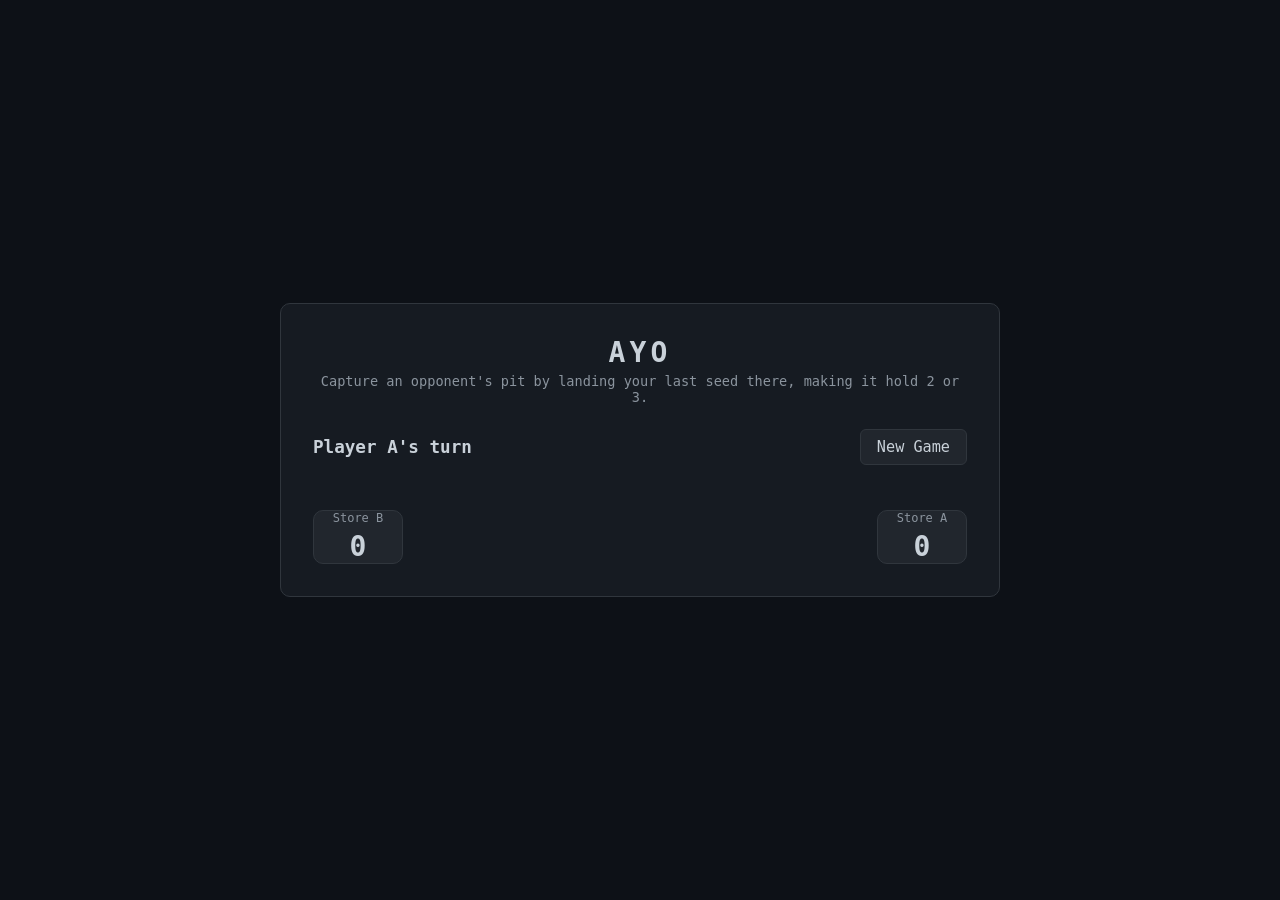
==== ayo/web/src/main/resources/static/index.html @ f0b4439d "Add CSC210 concurrent programming assignments 2-4 (cli + web)   Each assignment ships a console vers" ====
<!doctype html>
<html lang="en">
<head>
    <meta charset="UTF-8">
    <meta name="viewport" content="width=device-width, initial-scale=1.0">
    <title>Ayo</title>
    <link rel="stylesheet" href="style.css">
</head>
<body>
    <main class="board-wrap">
        <h1>AYO</h1>
        <p class="subtitle">Capture an opponent's pit by landing your last seed there, making it hold 2 or 3.</p>

        <div class="turn-row">
            <div class="turn-indicator" id="turn-indicator">Player A's turn</div>
            <button id="start" class="start-button">New Game</button>
        </div>

        <p class="message" id="message"></p>

        <div class="board" id="board">
            <div class="store store-b">
                <div class="store-label">Store B</div>
                <div class="store-value" id="store-b">0</div>
            </div>

            <div class="pit-rows">
                <div class="pit-row row-b" id="row-b"></div>
                <div class="pit-row row-a" id="row-a"></div>
            </div>

            <div class="store store-a">
                <div class="store-label">Store A</div>
                <div class="store-value" id="store-a">0</div>
            </div>
        </div>

        <div class="game-over" id="game-over" hidden>
            <p id="game-over-message"></p>
        </div>
    </main>

    <script src="script.js"></script>
</body>
</html>
---- ayo/web/src/main/resources/static/style.css ----
:root {
    color-scheme: dark;
    --bg: #0d1117;
    --panel: #161b22;
    --border: #30363d;
    --text: #c9d1d9;
    --accent: #f85149;
    --accent-ok: #3fb950;
    --muted: #8b949e;
    --pit: #21262d;
    --pit-active: #2d4159;
    --pit-active-border: #58a6ff;
}

* {
    box-sizing: border-box;
}

body {
    margin: 0;
    min-height: 100vh;
    display: flex;
    align-items: center;
    justify-content: center;
    background: var(--bg);
    color: var(--text);
    font-family: "SF Mono", "Consolas", "Menlo", monospace;
    padding: 1.5rem;
}

.board-wrap {
    width: min(92vw, 720px);
    background: var(--panel);
    border: 1px solid var(--border);
    border-radius: 10px;
    padding: 2rem;
    text-align: center;
}

h1 {
    margin: 0 0 0.25rem;
    letter-spacing: 0.15em;
    font-size: 1.75rem;
}

.subtitle {
    margin: 0 0 1.5rem;
    color: var(--muted);
    font-size: 0.85rem;
}

.turn-row {
    display: flex;
    align-items: center;
    justify-content: space-between;
    margin-bottom: 0.75rem;
}

.turn-indicator {
    font-size: 1.1rem;
    font-weight: bold;
}

button {
    font-family: inherit;
    font-size: 0.95rem;
    padding: 0.5rem 1rem;
    border-radius: 6px;
    border: 1px solid var(--border);
    background: #21262d;
    color: var(--text);
    cursor: pointer;
}

button:hover:not(:disabled) {
    background: #30363d;
}

.message {
    min-height: 1.3rem;
    color: var(--accent-ok);
    font-size: 0.9rem;
    margin: 0 0 0.75rem;
}

.board {
    display: flex;
    align-items: stretch;
    gap: 0.75rem;
}

.store {
    width: 90px;
    flex-shrink: 0;
    background: var(--pit);
    border: 1px solid var(--border);
    border-radius: 10px;
    display: flex;
    flex-direction: column;
    align-items: center;
    justify-content: center;
    gap: 0.35rem;
}

.store-label {
    font-size: 0.75rem;
    color: var(--muted);
}

.store-value {
    font-size: 1.75rem;
    font-weight: bold;
}

.pit-rows {
    flex: 1;
    display: flex;
    flex-direction: column;
    gap: 0.6rem;
    justify-content: center;
}

.pit-row {
    display: grid;
    grid-template-columns: repeat(6, 1fr);
    gap: 0.6rem;
}

.pit {
    aspect-ratio: 1;
    border-radius: 50%;
    border: 1px solid var(--border);
    background: var(--pit);
    display: flex;
    align-items: center;
    justify-content: center;
    font-size: 1.2rem;
    font-weight: bold;
    position: relative;
    cursor: default;
}

.pit .pit-seeds {
    pointer-events: none;
}

.pit .pit-label {
    position: absolute;
    bottom: -1.1rem;
    font-size: 0.65rem;
    color: var(--muted);
    font-weight: normal;
}

.pit.playable {
    cursor: pointer;
    background: var(--pit-active);
    border-color: var(--pit-active-border);
}

.pit.playable:hover {
    filter: brightness(1.15);
}

.pit.captured {
    border-color: var(--accent);
    color: var(--accent);
}

.pit.empty {
    opacity: 0.5;
}

.game-over {
    margin-top: 1.5rem;
}

.game-over p {
    font-size: 1.15rem;
    font-weight: bold;
}

[hidden] {
    display: none !important;
}
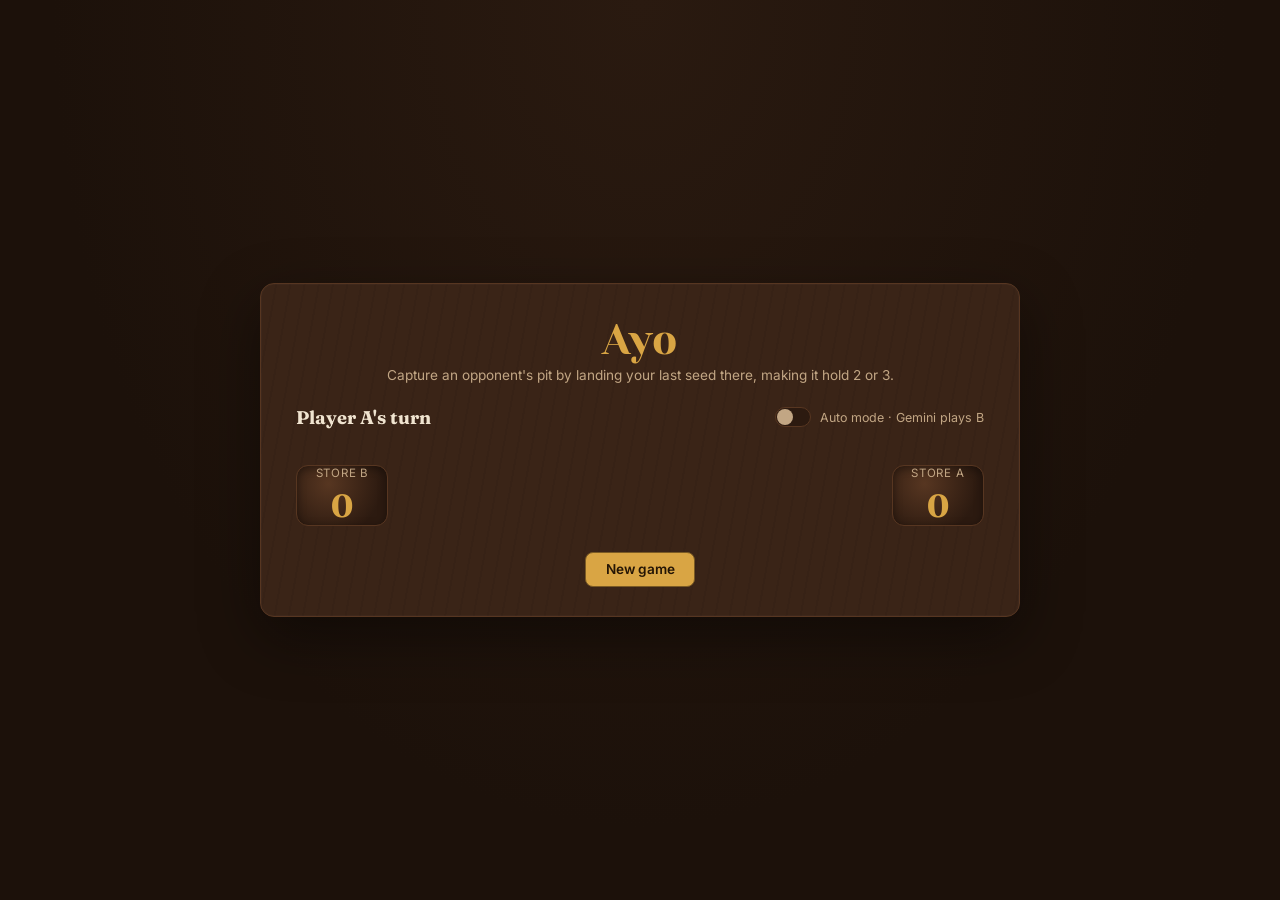
==== commit 8fcee318: "Add live AI/search integrations, redesign UIs, and prep single-host deployment - serp-insights: live" ====
--- a/ayo/web/src/main/resources/static/index.html
+++ b/ayo/web/src/main/resources/static/index.html
@@ -4,16 +4,27 @@
     <meta charset="UTF-8">
     <meta name="viewport" content="width=device-width, initial-scale=1.0">
     <title>Ayo</title>
+    <link rel="preconnect" href="https://fonts.googleapis.com">
+    <link rel="preconnect" href="https://fonts.gstatic.com" crossorigin>
+    <link href="https://fonts.googleapis.com/css2?family=Yeseva+One&family=Fraunces:wght@600;700&family=Inter:wght@400;500;600&display=swap" rel="stylesheet">
     <link rel="stylesheet" href="style.css">
 </head>
 <body>
     <main class="board-wrap">
-        <h1>AYO</h1>
+        <h1>Ayo</h1>
         <p class="subtitle">Capture an opponent's pit by landing your last seed there, making it hold 2 or 3.</p>
 
-        <div class="turn-row">
-            <div class="turn-indicator" id="turn-indicator">Player A's turn</div>
-            <button id="start" class="start-button">New Game</button>
+        <div class="control-row">
+            <div class="turn-row">
+                <div class="turn-indicator" id="turn-indicator">Player A's turn</div>
+                <div class="thinking" id="thinking" hidden>Gemini is thinking&hellip;</div>
+            </div>
+
+            <label class="auto-toggle">
+                <input type="checkbox" id="auto-mode">
+                <span class="toggle-track"><span class="toggle-thumb"></span></span>
+                <span class="toggle-label">Auto mode &middot; Gemini plays B</span>
+            </label>
         </div>
 
         <p class="message" id="message"></p>
@@ -35,8 +46,11 @@
             </div>
         </div>
 
-        <div class="game-over" id="game-over" hidden>
-            <p id="game-over-message"></p>
+        <div class="bottom-row">
+            <button id="start" class="start-button">New game</button>
+            <div class="game-over" id="game-over" hidden>
+                <p id="game-over-message"></p>
+            </div>
         </div>
     </main>
 
--- a/ayo/web/src/main/resources/static/style.css
+++ b/ayo/web/src/main/resources/static/style.css
@@ -1,15 +1,17 @@
 :root {
     color-scheme: dark;
-    --bg: #0d1117;
-    --panel: #161b22;
-    --border: #30363d;
-    --text: #c9d1d9;
-    --accent: #f85149;
-    --accent-ok: #3fb950;
-    --muted: #8b949e;
-    --pit: #21262d;
-    --pit-active: #2d4159;
-    --pit-active-border: #58a6ff;
+    --bg: #1c110a;
+    --panel: #3a2417;
+    --panel-deep: #2c1a10;
+    --wood-rim: #573621;
+    --text: #f0e4d0;
+    --muted: #c2a684;
+    --gold: #d9a544;
+    --gold-dim: #7a5a24;
+    --copper: #c56a3e;
+    --copper-dim: #6e3a20;
+    --danger: #d3563f;
+    --ok: #7bab5e;
 }
 
 * {
@@ -22,164 +24,281 @@
     display: flex;
     align-items: center;
     justify-content: center;
-    background: var(--bg);
+    background:
+        radial-gradient(ellipse at top, #2a1a10, var(--bg) 65%);
     color: var(--text);
-    font-family: "SF Mono", "Consolas", "Menlo", monospace;
+    font-family: "Inter", system-ui, sans-serif;
     padding: 1.5rem;
 }
 
 .board-wrap {
-    width: min(92vw, 720px);
+    width: min(94vw, 760px);
     background: var(--panel);
-    border: 1px solid var(--border);
-    border-radius: 10px;
-    padding: 2rem;
+    background-image: repeating-linear-gradient(
+        100deg,
+        rgba(0, 0, 0, 0.06) 0px,
+        rgba(0, 0, 0, 0.06) 2px,
+        transparent 2px,
+        transparent 14px
+    );
+    border: 1px solid var(--wood-rim);
+    border-radius: 14px;
+    padding: 2rem 2.2rem 1.8rem;
     text-align: center;
+    box-shadow: 0 20px 60px rgba(0, 0, 0, 0.45), inset 0 0 0 1px rgba(255, 255, 255, 0.02);
 }
 
 h1 {
-    margin: 0 0 0.25rem;
-    letter-spacing: 0.15em;
-    font-size: 1.75rem;
+    margin: 0 0 0.2rem;
+    font-family: "Yeseva One", serif;
+    font-size: 2.6rem;
+    font-weight: 400;
+    color: var(--gold);
+    letter-spacing: 0.02em;
 }
 
 .subtitle {
-    margin: 0 0 1.5rem;
+    margin: 0 0 1.4rem;
     color: var(--muted);
     font-size: 0.85rem;
 }
 
+.control-row {
+    display: flex;
+    align-items: center;
+    justify-content: space-between;
+    gap: 1rem;
+    flex-wrap: wrap;
+    margin-bottom: 0.6rem;
+}
+
 .turn-row {
     display: flex;
     align-items: center;
-    justify-content: space-between;
-    margin-bottom: 0.75rem;
+    gap: 0.75rem;
 }
 
 .turn-indicator {
-    font-size: 1.1rem;
-    font-weight: bold;
-}
-
-button {
-    font-family: inherit;
-    font-size: 0.95rem;
-    padding: 0.5rem 1rem;
-    border-radius: 6px;
-    border: 1px solid var(--border);
-    background: #21262d;
-    color: var(--text);
+    font-family: "Fraunces", serif;
+    font-weight: 700;
+    font-size: 1.15rem;
+}
+
+.thinking {
+    font-size: 0.78rem;
+    color: var(--copper);
+    animation: fade-pulse 1.2s ease-in-out infinite;
+}
+
+@keyframes fade-pulse {
+    0%, 100% { opacity: 1; }
+    50% { opacity: 0.4; }
+}
+
+.auto-toggle {
+    display: flex;
+    align-items: center;
+    gap: 0.55rem;
     cursor: pointer;
-}
-
-button:hover:not(:disabled) {
-    background: #30363d;
+    font-size: 0.78rem;
+    color: var(--muted);
+    user-select: none;
+}
+
+.auto-toggle input {
+    position: absolute;
+    opacity: 0;
+    width: 0;
+    height: 0;
+}
+
+.toggle-track {
+    width: 36px;
+    height: 20px;
+    background: var(--panel-deep);
+    border: 1px solid var(--wood-rim);
+    border-radius: 999px;
+    position: relative;
+    flex-shrink: 0;
+    transition: background 0.2s ease;
+}
+
+.toggle-thumb {
+    position: absolute;
+    top: 1px;
+    left: 1px;
+    width: 16px;
+    height: 16px;
+    border-radius: 50%;
+    background: var(--muted);
+    transition: transform 0.2s ease, background 0.2s ease;
+}
+
+.auto-toggle input:checked + .toggle-track {
+    background: var(--copper-dim);
+    border-color: var(--copper);
+}
+
+.auto-toggle input:checked + .toggle-track .toggle-thumb {
+    transform: translateX(16px);
+    background: var(--copper);
+}
+
+.auto-toggle input:focus-visible + .toggle-track {
+    outline: 2px solid var(--gold);
+    outline-offset: 2px;
 }
 
 .message {
     min-height: 1.3rem;
-    color: var(--accent-ok);
+    color: var(--ok);
     font-size: 0.9rem;
-    margin: 0 0 0.75rem;
+    margin: 0 0 0.4rem;
 }
 
 .board {
     display: flex;
     align-items: stretch;
-    gap: 0.75rem;
+    gap: 0.9rem;
 }
 
 .store {
-    width: 90px;
+    width: 92px;
     flex-shrink: 0;
-    background: var(--pit);
-    border: 1px solid var(--border);
-    border-radius: 10px;
+    background: radial-gradient(circle at 35% 30%, var(--wood-rim), var(--panel-deep) 75%);
+    border: 1px solid var(--wood-rim);
+    border-radius: 12px;
     display: flex;
     flex-direction: column;
     align-items: center;
     justify-content: center;
     gap: 0.35rem;
+    box-shadow: inset 0 2px 8px rgba(0, 0, 0, 0.4);
 }
 
 .store-label {
-    font-size: 0.75rem;
+    font-size: 0.72rem;
     color: var(--muted);
+    text-transform: uppercase;
+    letter-spacing: 0.06em;
 }
 
 .store-value {
-    font-size: 1.75rem;
-    font-weight: bold;
+    font-family: "Fraunces", serif;
+    font-size: 2rem;
+    font-weight: 700;
+    color: var(--gold);
 }
 
 .pit-rows {
     flex: 1;
     display: flex;
     flex-direction: column;
-    gap: 0.6rem;
+    gap: 0.9rem;
     justify-content: center;
 }
 
 .pit-row {
     display: grid;
     grid-template-columns: repeat(6, 1fr);
-    gap: 0.6rem;
+    gap: 0.7rem;
 }
 
 .pit {
     aspect-ratio: 1;
     border-radius: 50%;
-    border: 1px solid var(--border);
-    background: var(--pit);
-    display: flex;
-    align-items: center;
-    justify-content: center;
-    font-size: 1.2rem;
-    font-weight: bold;
+    border: 1px solid var(--wood-rim);
+    background: radial-gradient(circle at 35% 30%, var(--wood-rim), var(--panel-deep) 78%);
+    display: flex;
+    align-items: center;
+    justify-content: center;
     position: relative;
     cursor: default;
-}
-
-.pit .pit-seeds {
+    box-shadow: inset 0 3px 10px rgba(0, 0, 0, 0.5);
+}
+
+.pit-seeds {
     pointer-events: none;
-}
-
-.pit .pit-label {
+    font-family: "Fraunces", serif;
+    font-weight: 700;
+    font-size: 1.3rem;
+    color: var(--text);
+}
+
+.pit-label {
     position: absolute;
-    bottom: -1.1rem;
-    font-size: 0.65rem;
+    bottom: -1.15rem;
+    font-size: 0.62rem;
     color: var(--muted);
     font-weight: normal;
 }
 
 .pit.playable {
     cursor: pointer;
-    background: var(--pit-active);
-    border-color: var(--pit-active-border);
+    border-color: var(--gold);
+    box-shadow: inset 0 3px 10px rgba(0, 0, 0, 0.5), 0 0 0 3px rgba(217, 165, 68, 0.18);
 }
 
 .pit.playable:hover {
-    filter: brightness(1.15);
+    box-shadow: inset 0 3px 10px rgba(0, 0, 0, 0.5), 0 0 0 4px rgba(217, 165, 68, 0.3);
 }
 
 .pit.captured {
-    border-color: var(--accent);
-    color: var(--accent);
+    border-color: var(--danger);
+    animation: capture-flash 0.5s ease;
+}
+
+.pit.captured .pit-seeds {
+    color: var(--danger);
+}
+
+@keyframes capture-flash {
+    0% { box-shadow: 0 0 0 6px rgba(211, 86, 63, 0.4); }
+    100% { box-shadow: inset 0 3px 10px rgba(0, 0, 0, 0.5); }
 }
 
 .pit.empty {
-    opacity: 0.5;
-}
-
-.game-over {
-    margin-top: 1.5rem;
+    opacity: 0.55;
+}
+
+.bottom-row {
+    display: flex;
+    align-items: center;
+    justify-content: center;
+    gap: 1rem;
+    margin-top: 1.6rem;
+    flex-wrap: wrap;
+}
+
+.start-button {
+    font-family: "Inter", sans-serif;
+    font-weight: 600;
+    font-size: 0.85rem;
+    padding: 0.55rem 1.2rem;
+    border-radius: 8px;
+    border: 1px solid var(--gold-dim);
+    background: var(--gold);
+    color: #241505;
+    cursor: pointer;
+}
+
+.start-button:hover {
+    filter: brightness(1.08);
 }
 
 .game-over p {
-    font-size: 1.15rem;
-    font-weight: bold;
+    font-family: "Fraunces", serif;
+    font-size: 1.1rem;
+    font-weight: 700;
+    color: var(--gold);
+    margin: 0;
 }
 
 [hidden] {
     display: none !important;
 }
+
+@media (max-width: 520px) {
+    h1 { font-size: 2.1rem; }
+    .control-row { flex-direction: column; align-items: flex-start; }
+}
